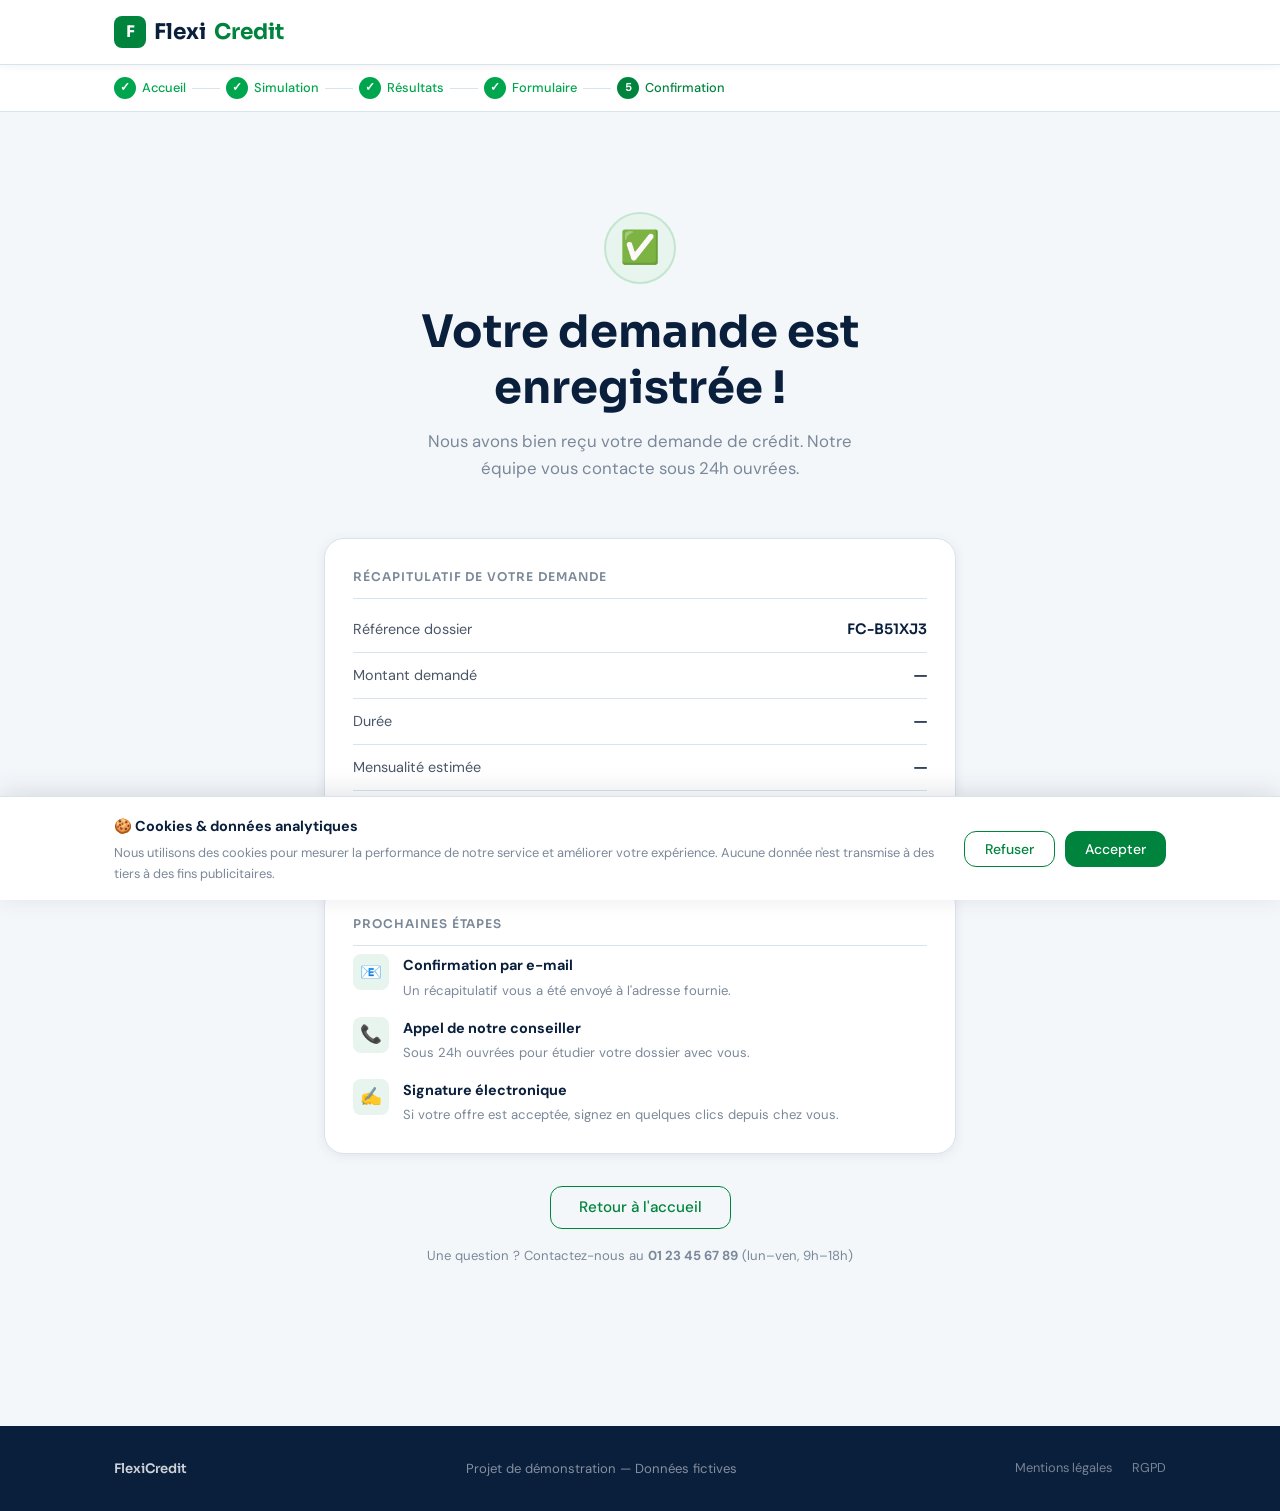
==== pages/confirmation.html @ d44d0b26 "Ajout du mini-site FlexiCredit" ====
<!DOCTYPE html>
<html lang="fr">
<head>
  <meta charset="UTF-8">
  <meta name="viewport" content="width=device-width, initial-scale=1.0">
  <title>FlexiCredit — Demande confirmée</title>
  <link rel="stylesheet" href="../css/style.css">
  <script>window.dataLayer = window.dataLayer || [];</script>
</head>
<body data-step="confirmation">

  <header class="site-header">
    <div class="container">
      <div class="header-inner">
        <a href="../index.html" class="logo" style="text-decoration:none">
          <div class="logo-mark">F</div>
          Flexi<span>Credit</span>
        </a>
      </div>
    </div>
  </header>

  <div class="funnel-bar">
    <div class="container">
      <ul class="funnel-steps">
        <li class="done"><span class="step-num">✓</span><span class="step-label">Accueil</span></li>
        <li class="step-sep"></li>
        <li class="done"><span class="step-num">✓</span><span class="step-label">Simulation</span></li>
        <li class="step-sep"></li>
        <li class="done"><span class="step-num">✓</span><span class="step-label">Résultats</span></li>
        <li class="step-sep"></li>
        <li class="done"><span class="step-num">✓</span><span class="step-label">Formulaire</span></li>
        <li class="step-sep"></li>
        <li class="active"><span class="step-num">5</span><span class="step-label">Confirmation</span></li>
      </ul>
    </div>
  </div>

  <main style="padding: 52px 0 80px;">
    <div class="container--narrow">

      <!-- SUCCESS HEADER -->
      <div class="confetti-header fade-in">
        <div class="check-circle">✅</div>
        <h1 style="margin-bottom:12px">Votre demande est enregistrée !</h1>
        <p class="text-muted" style="font-size:1.05rem;max-width:460px;margin:0 auto">
          Nous avons bien reçu votre demande de crédit. Notre équipe vous contacte sous 24h ouvrées.
        </p>
      </div>

      <!-- RÉCAP FINAL -->
      <div class="card fade-in mt-6" id="confirmation-recap">
        <div class="conf-section-title">Récapitulatif de votre demande</div>
        <div class="conf-row">
          <span>Référence dossier</span>
          <strong id="conf-ref" class="text-green">—</strong>
        </div>
        <div class="conf-row">
          <span>Montant demandé</span>
          <strong id="conf-amount">—</strong>
        </div>
        <div class="conf-row">
          <span>Durée</span>
          <strong id="conf-duration">—</strong>
        </div>
        <div class="conf-row">
          <span>Mensualité estimée</span>
          <strong id="conf-monthly">—</strong>
        </div>
        <div class="conf-row" style="border-bottom:none">
          <span>Statut</span>
          <span class="badge badge-green">En cours d'analyse</span>
        </div>
      </div>

      <!-- PROCHAINES ÉTAPES -->
      <div class="card fade-in mt-4">
        <div class="conf-section-title">Prochaines étapes</div>
        <div class="next-steps">
          <div class="next-step">
            <div class="next-step-icon">📧</div>
            <div>
              <strong>Confirmation par e-mail</strong>
              <p>Un récapitulatif vous a été envoyé à l'adresse fournie.</p>
            </div>
          </div>
          <div class="next-step">
            <div class="next-step-icon">📞</div>
            <div>
              <strong>Appel de notre conseiller</strong>
              <p>Sous 24h ouvrées pour étudier votre dossier avec vous.</p>
            </div>
          </div>
          <div class="next-step">
            <div class="next-step-icon">✍️</div>
            <div>
              <strong>Signature électronique</strong>
              <p>Si votre offre est acceptée, signez en quelques clics depuis chez vous.</p>
            </div>
          </div>
        </div>
      </div>

      <!-- CTA SECONDAIRE -->
      <div class="text-center mt-8 fade-in">
        <a href="../index.html" class="btn btn-outline"
           onclick="trackCtaClick('Retour accueil depuis confirmation', 'landing')">
          Retour à l'accueil
        </a>
        <p class="text-muted mt-4" style="font-size:.82rem">
          Une question ? Contactez-nous au <strong>01 23 45 67 89</strong> (lun–ven, 9h–18h)
        </p>
      </div>

    </div>
  </main>

  <footer class="site-footer">
    <div class="container">
      <div class="footer-inner">
        <span class="footer-logo">FlexiCredit</span>
        <span>Projet de démonstration — Données fictives</span>
        <div class="footer-links">
          <a href="#">Mentions légales</a>
          <a href="#">RGPD</a>
        </div>
      </div>
    </div>
  </footer>

  <script src="../js/tracking.js"></script>
  <script src="../js/consent.js"></script>
  <script>
    document.addEventListener('DOMContentLoaded', () => {
      trackPageView('confirmation', 5);
      initScrollTracking('confirmation');
      renderConfirmation();
    });

    function renderConfirmation() {
      const sim = FC.getSimulation();
      const fmt = n => new Intl.NumberFormat('fr-FR', { style: 'currency', currency: 'EUR', maximumFractionDigits: 0 }).format(n);

      // Référence unique fictive
      const ref = 'FC-' + Date.now().toString(36).toUpperCase().slice(-6);
      document.getElementById('conf-ref').textContent = ref;

      if (sim.amount) {
        document.getElementById('conf-amount').textContent   = fmt(sim.amount);
        document.getElementById('conf-duration').textContent = sim.duration + ' mois';
        document.getElementById('conf-monthly').textContent  = fmt(sim.monthly) + '/mois';
      }

      // Nettoyer la session après confirmation
      sessionStorage.removeItem('fc_simulation');
    }
  </script>

  <style>
    .text-green { color: var(--green); }
    .conf-section-title {
      font-family: 'Sora', sans-serif; font-size: .75rem; font-weight: 600;
      color: var(--muted); text-transform: uppercase; letter-spacing: .08em;
      padding-bottom: 12px; margin-bottom: 8px;
      border-bottom: 1px solid var(--border);
    }
    .conf-row {
      display: flex; justify-content: space-between; align-items: center;
      padding: 11px 0; border-bottom: 1px solid var(--border);
      font-size: .9rem;
    }
    .conf-row span:first-child { color: var(--slate); }
    .conf-row strong { font-family: 'Sora', sans-serif; font-weight: 600; color: var(--navy); }

    .next-steps { display: flex; flex-direction: column; gap: 16px; margin-top: 4px; }
    .next-step { display: flex; gap: 14px; align-items: flex-start; }
    .next-step-icon {
      width: 36px; height: 36px; flex-shrink: 0;
      background: var(--green-pale); border-radius: 8px;
      display: flex; align-items: center; justify-content: center;
      font-size: 1.1rem;
    }
    .next-step strong { font-size: .9rem; color: var(--navy); display: block; margin-bottom: 2px; }
    .next-step p { font-size: .82rem; color: var(--muted); margin: 0; }
  </style>
</body>
</html>
---- css/style.css ----
@import url('https://fonts.googleapis.com/css2?family=Sora:wght@300;400;500;600;700&family=DM+Sans:ital,opsz,wght@0,9..40,300;0,9..40,400;0,9..40,500;1,9..40,300&display=swap');

*, *::before, *::after { box-sizing: border-box; margin: 0; padding: 0; }

:root {
  --green:       #00843D;
  --green-light: #00A64E;
  --green-pale:  #E8F5EE;
  --green-mid:   #C2E6D0;
  --navy:        #0A1F3C;
  --navy-mid:    #1A3558;
  --slate:       #4A5568;
  --muted:       #7A8899;
  --border:      #D8E3EC;
  --bg:          #F4F7FA;
  --white:       #FFFFFF;
  --error:       #D93025;
  --warning:     #E8870A;
  --radius:      12px;
  --radius-lg:   20px;
  --shadow:      0 2px 12px rgba(10,31,60,.08);
  --shadow-md:   0 6px 24px rgba(10,31,60,.12);
  --transition:  0.18s ease;
}

html { font-size: 16px; scroll-behavior: smooth; }
body {
  font-family: 'DM Sans', sans-serif;
  background: var(--bg);
  color: var(--navy);
  line-height: 1.6;
  min-height: 100vh;
}

/* ── TYPOGRAPHY ── */
h1, h2, h3, h4 { font-family: 'Sora', sans-serif; line-height: 1.25; }
h1 { font-size: clamp(1.9rem, 4vw, 2.8rem); font-weight: 700; }
h2 { font-size: clamp(1.4rem, 3vw, 2rem); font-weight: 600; }
h3 { font-size: 1.15rem; font-weight: 600; }
p  { color: var(--slate); }
a  { color: var(--green); text-decoration: none; }
a:hover { text-decoration: underline; }

/* ── LAYOUT ── */
.container { max-width: 1100px; margin: 0 auto; padding: 0 24px; }
.container--narrow { max-width: 680px; margin: 0 auto; padding: 0 24px; }

/* ── HEADER ── */
.site-header {
  background: var(--white);
  border-bottom: 1px solid var(--border);
  position: sticky; top: 0; z-index: 100;
  box-shadow: 0 1px 8px rgba(10,31,60,.06);
}
.header-inner {
  display: flex; align-items: center; justify-content: space-between;
  height: 64px;
}
.logo {
  font-family: 'Sora', sans-serif;
  font-size: 1.35rem; font-weight: 700;
  color: var(--navy);
  display: flex; align-items: center; gap: 8px;
}
.logo-mark {
  width: 32px; height: 32px;
  background: var(--green);
  border-radius: 8px;
  display: flex; align-items: center; justify-content: center;
  color: #fff; font-size: 1rem; font-weight: 700;
}
.logo span { color: var(--green); }
.header-badge {
  font-size: .75rem; font-weight: 500; color: var(--muted);
  border: 1px solid var(--border); border-radius: 20px;
  padding: 3px 10px;
}

/* ── FUNNEL PROGRESS ── */
.funnel-bar {
  background: var(--white);
  border-bottom: 1px solid var(--border);
  padding: 12px 0;
}
.funnel-steps {
  display: flex; align-items: center; gap: 0;
  list-style: none;
}
.funnel-steps li {
  display: flex; align-items: center;
  font-size: .8rem; font-weight: 500;
  color: var(--muted);
  gap: 6px;
}
.funnel-steps li.active { color: var(--green); }
.funnel-steps li.done { color: var(--green-light); }
.funnel-steps li.done .step-num { background: var(--green-light); color: #fff; }
.funnel-steps li.active .step-num { background: var(--green); color: #fff; }
.step-num {
  width: 22px; height: 22px; border-radius: 50%;
  background: var(--border); color: var(--muted);
  display: flex; align-items: center; justify-content: center;
  font-size: .72rem; font-weight: 700;
  flex-shrink: 0;
}
.step-sep {
  width: 28px; height: 1px;
  background: var(--border); margin: 0 6px;
}

/* ── BUTTONS ── */
.btn {
  display: inline-flex; align-items: center; justify-content: center; gap: 8px;
  padding: 13px 28px;
  font-family: 'DM Sans', sans-serif;
  font-size: .95rem; font-weight: 500;
  border-radius: var(--radius);
  border: none; cursor: pointer;
  transition: all var(--transition);
  line-height: 1;
}
.btn-primary {
  background: var(--green);
  color: #fff;
}
.btn-primary:hover { background: var(--green-light); transform: translateY(-1px); box-shadow: 0 4px 14px rgba(0,132,61,.3); }
.btn-primary:active { transform: translateY(0); }
.btn-outline {
  background: transparent;
  color: var(--green);
  border: 1.5px solid var(--green);
}
.btn-outline:hover { background: var(--green-pale); }
.btn-lg { padding: 16px 36px; font-size: 1.05rem; border-radius: var(--radius-lg); }
.btn-full { width: 100%; }
.btn-arrow::after { content: '→'; transition: transform var(--transition); }
.btn-arrow:hover::after { transform: translateX(4px); }

/* ── CARDS ── */
.card {
  background: var(--white);
  border: 1px solid var(--border);
  border-radius: var(--radius-lg);
  padding: 28px;
  box-shadow: var(--shadow);
}
.card-sm { padding: 20px; border-radius: var(--radius); }

/* ── FORM ELEMENTS ── */
.form-group { display: flex; flex-direction: column; gap: 6px; margin-bottom: 20px; }
.form-label {
  font-size: .875rem; font-weight: 500;
  color: var(--navy-mid);
}
.form-label .required { color: var(--error); margin-left: 2px; }
.form-input, .form-select {
  height: 48px;
  padding: 0 14px;
  border: 1.5px solid var(--border);
  border-radius: var(--radius);
  font-family: 'DM Sans', sans-serif;
  font-size: .95rem;
  color: var(--navy);
  background: var(--white);
  transition: border-color var(--transition), box-shadow var(--transition);
  outline: none;
}
.form-input:focus, .form-select:focus {
  border-color: var(--green);
  box-shadow: 0 0 0 3px rgba(0,132,61,.12);
}
.form-input.error { border-color: var(--error); }
.form-input.valid { border-color: var(--green-light); }
.form-hint { font-size: .8rem; color: var(--muted); }
.form-error { font-size: .8rem; color: var(--error); display: none; }
.form-error.visible { display: block; }

/* ── SLIDER ── */
.slider-wrapper { position: relative; padding-bottom: 8px; }
input[type=range] {
  -webkit-appearance: none;
  width: 100%; height: 6px;
  border-radius: 3px;
  background: var(--border);
  outline: none;
  cursor: pointer;
}
input[type=range]::-webkit-slider-thumb {
  -webkit-appearance: none;
  width: 22px; height: 22px;
  border-radius: 50%;
  background: var(--green);
  border: 3px solid #fff;
  box-shadow: 0 2px 6px rgba(0,132,61,.3);
  cursor: pointer;
}
.slider-track-fill {
  position: absolute; top: 9px; left: 0;
  height: 6px; border-radius: 3px;
  background: var(--green);
  pointer-events: none;
}
.slider-labels {
  display: flex; justify-content: space-between;
  font-size: .75rem; color: var(--muted);
  margin-top: 6px;
}
.slider-value {
  font-family: 'Sora', sans-serif;
  font-size: 2rem; font-weight: 700;
  color: var(--navy);
}
.slider-value span { font-size: 1rem; font-weight: 400; color: var(--muted); }

/* ── BADGE / TAG ── */
.badge {
  display: inline-flex; align-items: center;
  padding: 4px 10px; border-radius: 20px;
  font-size: .75rem; font-weight: 500;
}
.badge-green { background: var(--green-pale); color: var(--green); }
.badge-navy  { background: #E8EDF5; color: var(--navy); }
.badge-warn  { background: #FEF3E2; color: var(--warning); }

/* ── REASSURANCE STRIP ── */
.reassurance {
  display: flex; align-items: center; gap: 6px;
  font-size: .8rem; color: var(--muted);
}
.reassurance-icon { color: var(--green); font-size: 1rem; }

/* ── FOOTER ── */
.site-footer {
  background: var(--navy);
  color: rgba(255,255,255,.5);
  padding: 32px 0;
  margin-top: 80px;
  font-size: .82rem;
}
.footer-inner {
  display: flex; align-items: center; justify-content: space-between;
  gap: 16px; flex-wrap: wrap;
}
.footer-logo { color: rgba(255,255,255,.8); font-family: 'Sora', sans-serif; font-weight: 600; }
.footer-links { display: flex; gap: 20px; }
.footer-links a { color: rgba(255,255,255,.45); font-size: .8rem; }
.footer-links a:hover { color: rgba(255,255,255,.8); text-decoration: none; }

/* ── TRUST ICONS ROW ── */
.trust-row {
  display: flex; gap: 24px; flex-wrap: wrap; align-items: center;
}
.trust-item {
  display: flex; align-items: center; gap: 8px;
  font-size: .82rem; color: var(--muted);
}
.trust-icon {
  width: 32px; height: 32px; border-radius: 8px;
  background: var(--green-pale);
  display: flex; align-items: center; justify-content: center;
  font-size: 1rem;
}

/* ── RESULT BOX ── */
.result-highlight {
  background: linear-gradient(135deg, var(--navy) 0%, var(--navy-mid) 100%);
  border-radius: var(--radius-lg);
  padding: 32px;
  color: #fff;
  text-align: center;
}
.result-main { font-family: 'Sora', sans-serif; font-size: 3rem; font-weight: 700; color: #fff; }
.result-label { font-size: .875rem; color: rgba(255,255,255,.6); margin-bottom: 6px; }
.result-grid {
  display: grid; grid-template-columns: repeat(3, 1fr);
  gap: 1px; background: rgba(255,255,255,.15);
  border-radius: var(--radius); overflow: hidden;
  margin-top: 20px;
}
.result-cell {
  background: rgba(255,255,255,.08);
  padding: 14px 10px; text-align: center;
}
.result-cell-val { font-family: 'Sora', sans-serif; font-weight: 600; font-size: 1.1rem; color: #fff; }
.result-cell-lbl { font-size: .72rem; color: rgba(255,255,255,.55); margin-top: 2px; }

/* ── CONFIRMATION ── */
.confetti-header {
  text-align: center; padding: 48px 24px 32px;
}
.check-circle {
  width: 72px; height: 72px;
  border-radius: 50%;
  background: var(--green-pale);
  border: 2px solid var(--green-mid);
  display: flex; align-items: center; justify-content: center;
  margin: 0 auto 20px;
  font-size: 2rem;
  animation: popIn .4s cubic-bezier(.175,.885,.32,1.275) both;
}
@keyframes popIn {
  from { transform: scale(0.4); opacity: 0; }
  to   { transform: scale(1); opacity: 1; }
}

/* ── UTILITY ── */
.text-center { text-align: center; }
.text-muted { color: var(--muted); font-size: .875rem; }
.mt-4  { margin-top: 16px; }
.mt-6  { margin-top: 24px; }
.mt-8  { margin-top: 32px; }
.mt-12 { margin-top: 48px; }
.mb-2  { margin-bottom: 8px; }
.mb-4  { margin-bottom: 16px; }
.mb-6  { margin-bottom: 24px; }
.gap-3 { gap: 12px; }
.flex  { display: flex; }
.flex-col { flex-direction: column; }
.items-center { align-items: center; }
.justify-between { justify-content: space-between; }
.grid-2 { display: grid; grid-template-columns: 1fr 1fr; gap: 16px; }

/* ── ANIMATIONS ── */
.fade-in { animation: fadeIn .35s ease both; }
@keyframes fadeIn { from { opacity: 0; transform: translateY(10px); } to { opacity: 1; transform: translateY(0); } }

/* ── RESPONSIVE ── */
@media (max-width: 640px) {
  .grid-2 { grid-template-columns: 1fr; }
  .result-grid { grid-template-columns: 1fr; }
  .trust-row { gap: 14px; }
  .funnel-steps li:not(.active) .step-label { display: none; }
  .footer-inner { flex-direction: column; text-align: center; }
}
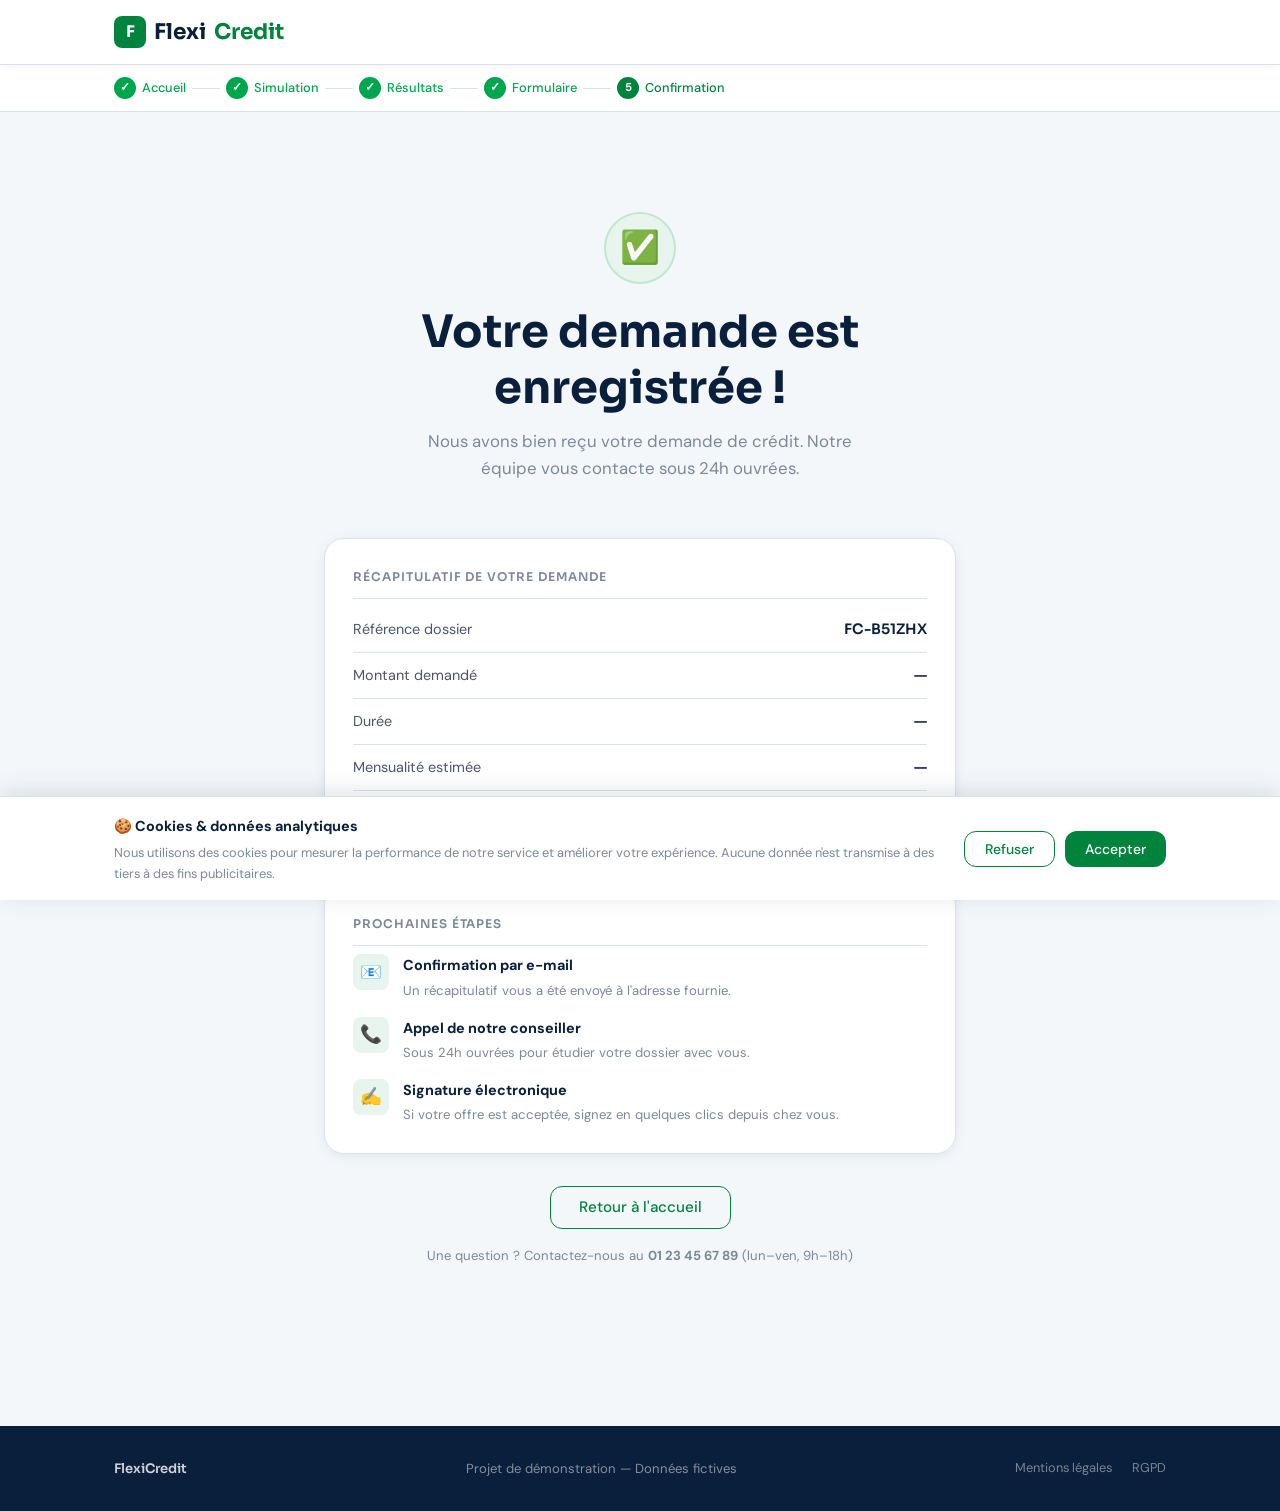
==== commit 6356a4a0: "Add Sbippet GTM" ====
--- a/pages/confirmation.html
+++ b/pages/confirmation.html
@@ -2,13 +2,23 @@
 <html lang="fr">
 <head>
   <meta charset="UTF-8">
+  <!-- Google Tag Manager -->
+  <script>(function(w,d,s,l,i){w[l]=w[l]||[];w[l].push({'gtm.start':
+  new Date().getTime(),event:'gtm.js'});var f=d.getElementsByTagName(s)[0],
+  j=d.createElement(s),dl=l!='dataLayer'?'&l='+l:'';j.async=true;j.src=
+  'https://www.googletagmanager.com/gtm.js?id='+i+dl;f.parentNode.insertBefore(j,f);
+  })(window,document,'script','dataLayer','GTM-TTVVF8ZS');</script>
+  <!-- End Google Tag Manager -->
   <meta name="viewport" content="width=device-width, initial-scale=1.0">
   <title>FlexiCredit — Demande confirmée</title>
   <link rel="stylesheet" href="../css/style.css">
   <script>window.dataLayer = window.dataLayer || [];</script>
 </head>
 <body data-step="confirmation">
-
+<!-- Google Tag Manager (noscript) -->
+<noscript><iframe src="https://www.googletagmanager.com/ns.html?id=GTM-TTVVF8ZS"
+height="0" width="0" style="display:none;visibility:hidden"></iframe></noscript>
+<!-- End Google Tag Manager (noscript) -->
   <header class="site-header">
     <div class="container">
       <div class="header-inner">
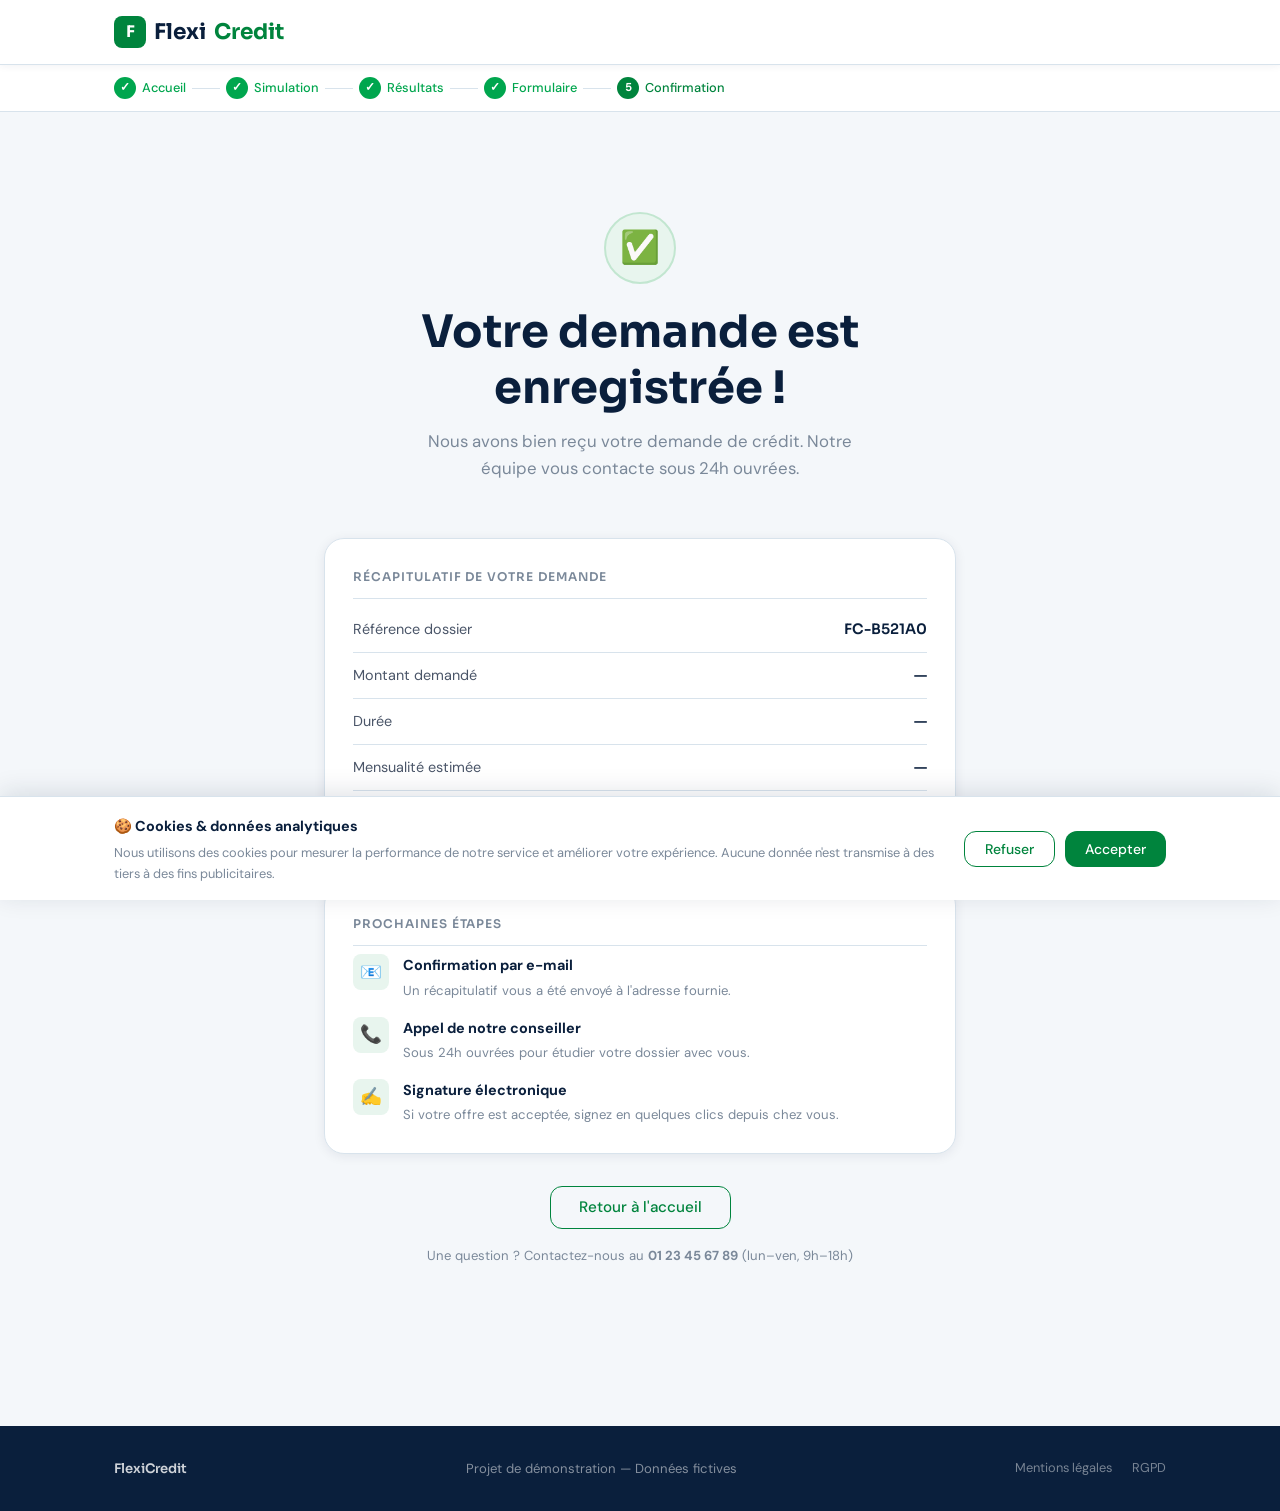
==== commit 4f12534f: "Fix GTM snippet — suppression placeholder dataLayer" ====
--- a/pages/confirmation.html
+++ b/pages/confirmation.html
@@ -1,24 +1,28 @@
 <!DOCTYPE html>
 <html lang="fr">
+
 <head>
   <meta charset="UTF-8">
   <!-- Google Tag Manager -->
-  <script>(function(w,d,s,l,i){w[l]=w[l]||[];w[l].push({'gtm.start':
-  new Date().getTime(),event:'gtm.js'});var f=d.getElementsByTagName(s)[0],
-  j=d.createElement(s),dl=l!='dataLayer'?'&l='+l:'';j.async=true;j.src=
-  'https://www.googletagmanager.com/gtm.js?id='+i+dl;f.parentNode.insertBefore(j,f);
-  })(window,document,'script','dataLayer','GTM-TTVVF8ZS');</script>
+  <script>(function (w, d, s, l, i) {
+      w[l] = w[l] || []; w[l].push({
+        'gtm.start':
+          new Date().getTime(), event: 'gtm.js'
+      }); var f = d.getElementsByTagName(s)[0],
+        j = d.createElement(s), dl = l != 'dataLayer' ? '&l=' + l : ''; j.async = true; j.src =
+          'https://www.googletagmanager.com/gtm.js?id=' + i + dl; f.parentNode.insertBefore(j, f);
+    })(window, document, 'script', 'dataLayer', 'GTM-TTVVF8ZS');</script>
   <!-- End Google Tag Manager -->
   <meta name="viewport" content="width=device-width, initial-scale=1.0">
   <title>FlexiCredit — Demande confirmée</title>
   <link rel="stylesheet" href="../css/style.css">
-  <script>window.dataLayer = window.dataLayer || [];</script>
 </head>
+
 <body data-step="confirmation">
-<!-- Google Tag Manager (noscript) -->
-<noscript><iframe src="https://www.googletagmanager.com/ns.html?id=GTM-TTVVF8ZS"
-height="0" width="0" style="display:none;visibility:hidden"></iframe></noscript>
-<!-- End Google Tag Manager (noscript) -->
+  <!-- Google Tag Manager (noscript) -->
+  <noscript><iframe src="https://www.googletagmanager.com/ns.html?id=GTM-TTVVF8ZS" height="0" width="0"
+      style="display:none;visibility:hidden"></iframe></noscript>
+  <!-- End Google Tag Manager (noscript) -->
   <header class="site-header">
     <div class="container">
       <div class="header-inner">
@@ -114,7 +118,7 @@
       <!-- CTA SECONDAIRE -->
       <div class="text-center mt-8 fade-in">
         <a href="../index.html" class="btn btn-outline"
-           onclick="trackCtaClick('Retour accueil depuis confirmation', 'landing')">
+          onclick="trackCtaClick('Retour accueil depuis confirmation', 'landing')">
           Retour à l'accueil
         </a>
         <p class="text-muted mt-4" style="font-size:.82rem">
@@ -156,9 +160,9 @@
       document.getElementById('conf-ref').textContent = ref;
 
       if (sim.amount) {
-        document.getElementById('conf-amount').textContent   = fmt(sim.amount);
+        document.getElementById('conf-amount').textContent = fmt(sim.amount);
         document.getElementById('conf-duration').textContent = sim.duration + ' mois';
-        document.getElementById('conf-monthly').textContent  = fmt(sim.monthly) + '/mois';
+        document.getElementById('conf-monthly').textContent = fmt(sim.monthly) + '/mois';
       }
 
       // Nettoyer la session après confirmation
@@ -167,31 +171,79 @@
   </script>
 
   <style>
-    .text-green { color: var(--green); }
+    .text-green {
+      color: var(--green);
+    }
+
     .conf-section-title {
-      font-family: 'Sora', sans-serif; font-size: .75rem; font-weight: 600;
-      color: var(--muted); text-transform: uppercase; letter-spacing: .08em;
-      padding-bottom: 12px; margin-bottom: 8px;
+      font-family: 'Sora', sans-serif;
+      font-size: .75rem;
+      font-weight: 600;
+      color: var(--muted);
+      text-transform: uppercase;
+      letter-spacing: .08em;
+      padding-bottom: 12px;
+      margin-bottom: 8px;
       border-bottom: 1px solid var(--border);
     }
+
     .conf-row {
-      display: flex; justify-content: space-between; align-items: center;
-      padding: 11px 0; border-bottom: 1px solid var(--border);
+      display: flex;
+      justify-content: space-between;
+      align-items: center;
+      padding: 11px 0;
+      border-bottom: 1px solid var(--border);
       font-size: .9rem;
     }
-    .conf-row span:first-child { color: var(--slate); }
-    .conf-row strong { font-family: 'Sora', sans-serif; font-weight: 600; color: var(--navy); }
-
-    .next-steps { display: flex; flex-direction: column; gap: 16px; margin-top: 4px; }
-    .next-step { display: flex; gap: 14px; align-items: flex-start; }
+
+    .conf-row span:first-child {
+      color: var(--slate);
+    }
+
+    .conf-row strong {
+      font-family: 'Sora', sans-serif;
+      font-weight: 600;
+      color: var(--navy);
+    }
+
+    .next-steps {
+      display: flex;
+      flex-direction: column;
+      gap: 16px;
+      margin-top: 4px;
+    }
+
+    .next-step {
+      display: flex;
+      gap: 14px;
+      align-items: flex-start;
+    }
+
     .next-step-icon {
-      width: 36px; height: 36px; flex-shrink: 0;
-      background: var(--green-pale); border-radius: 8px;
-      display: flex; align-items: center; justify-content: center;
+      width: 36px;
+      height: 36px;
+      flex-shrink: 0;
+      background: var(--green-pale);
+      border-radius: 8px;
+      display: flex;
+      align-items: center;
+      justify-content: center;
       font-size: 1.1rem;
     }
-    .next-step strong { font-size: .9rem; color: var(--navy); display: block; margin-bottom: 2px; }
-    .next-step p { font-size: .82rem; color: var(--muted); margin: 0; }
+
+    .next-step strong {
+      font-size: .9rem;
+      color: var(--navy);
+      display: block;
+      margin-bottom: 2px;
+    }
+
+    .next-step p {
+      font-size: .82rem;
+      color: var(--muted);
+      margin: 0;
+    }
   </style>
 </body>
-</html>
+
+</html>
